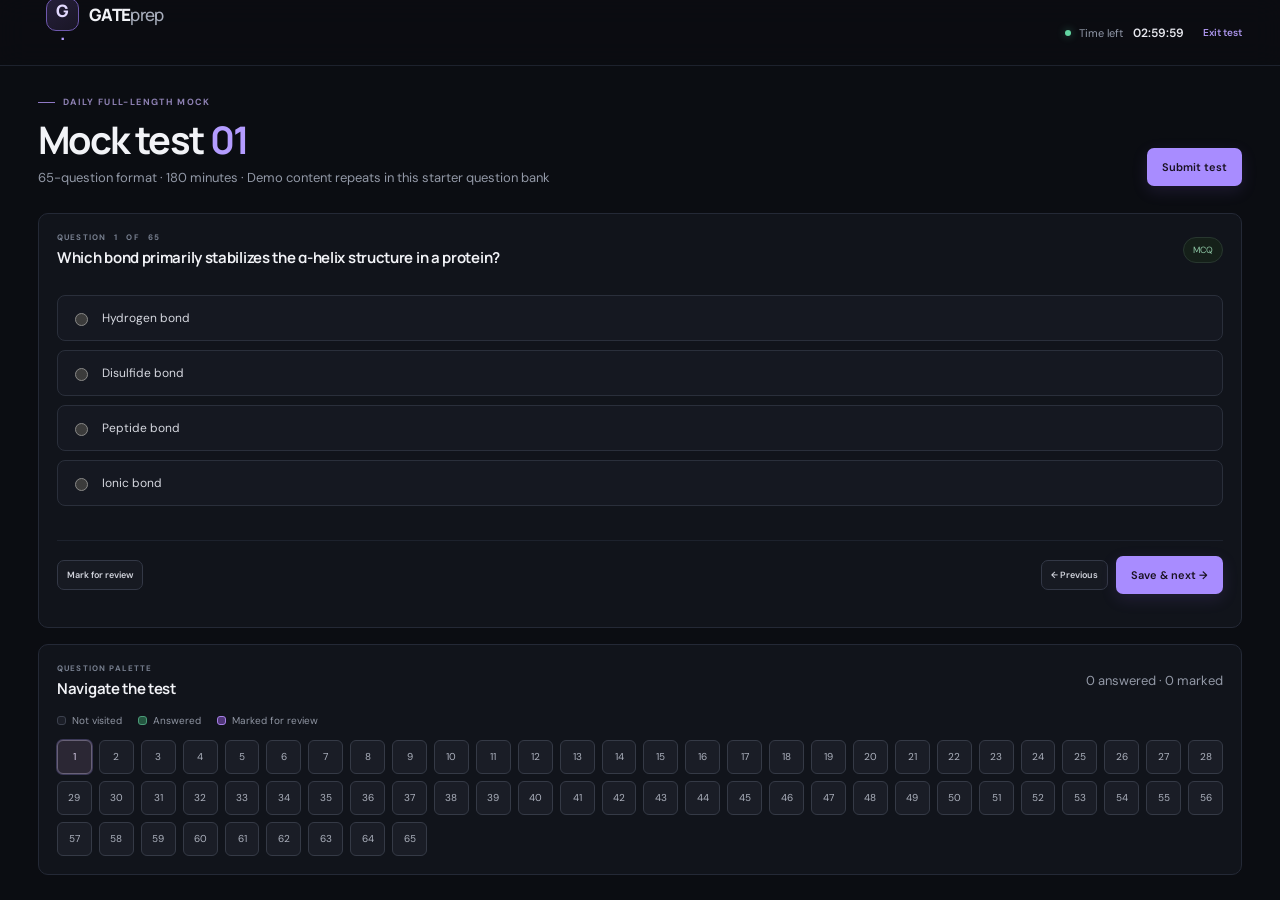
==== daily-mock.html @ e27214aa "Build GATE exam preparation dashboard Co-authored-by: Copilot App <223556219+Copilot@users.noreply.g" ====
<!doctype html>
<html lang="en">
<head>
  <meta charset="utf-8">
  <meta name="viewport" content="width=device-width, initial-scale=1">
  <meta name="theme-color" content="#0b0d12">
  <title>Daily mock · GATEprep</title>
  <link rel="preconnect" href="https://fonts.googleapis.com">
  <link rel="preconnect" href="https://fonts.gstatic.com" crossorigin>
  <link href="https://fonts.googleapis.com/css2?family=DM+Sans:wght@400;500;600;700&family=Manrope:wght@400;500;600;700;800&display=swap" rel="stylesheet">
  <link rel="stylesheet" href="css/style.css">
  <script src="js/timer.js" defer></script>
  <script src="js/quiz-engine.js" defer></script>
</head>
<body>
  <main class="dashboard-content">
    <header class="topbar" style="position:sticky;top:0;margin:-36px -38px 30px">
      <a class="brand" href="index.html"><span class="brand-mark">G<span>.</span></span><span class="brand-name">GATE<span>prep</span></span></a>
      <div class="topbar-actions"><div class="study-timer"><span class="live-dot"></span><span>Time left</span><strong id="quiz-timer">03:00:00</strong></div><a class="text-link" href="index.html">Exit test</a></div>
    </header>
    <section class="welcome-row">
      <div><div class="eyebrow"><span class="eyebrow-line"></span>DAILY FULL-LENGTH MOCK</div><h1>Mock test <span>01</span></h1><p class="welcome-copy">65-question format · 180 minutes · Demo content repeats in this starter question bank</p></div>
      <button class="button button-primary" id="submit-test" type="button">Submit test</button>
    </section>
    <section class="section-card" id="quiz-root" aria-live="polite">
      <div class="section-heading"><div><div class="section-kicker">QUESTION <span id="question-number">1</span> OF <span id="question-total">65</span></div><h2 id="question-title">Loading practice question…</h2></div><span class="today-pill" id="question-type">MCQ</span></div>
      <div id="question-options" class="quiz-options"></div>
      <div class="practice-item quiz-controls"><button class="button button-outline" id="mark-review" type="button">Mark for review</button><span class="quiz-spacer"></span><button class="button button-outline" id="previous-question" type="button">← Previous</button><button class="button button-primary" id="next-question" type="button">Save &amp; next →</button></div>
    </section>
    <section class="section-card" style="margin-top:16px">
      <div class="section-heading"><div><div class="section-kicker">QUESTION PALETTE</div><h2>Navigate the test</h2></div><span class="welcome-copy" id="answer-summary">0 answered</span></div>
      <div class="palette-legend"><span><i class="palette-dot not-visited"></i>Not visited</span><span><i class="palette-dot answered"></i>Answered</span><span><i class="palette-dot marked"></i>Marked for review</span></div>
      <div class="question-palette" id="question-palette"></div>
    </section>
  </main>
</body>
</html>
---- css/style.css ----
:root {
  color-scheme: dark;
  --bg: #0b0d12;
  --panel: #11141b;
  --panel-raised: #151922;
  --panel-soft: #191d27;
  --border: #242936;
  --border-soft: #1d222d;
  --text: #f2f3f7;
  --muted: #9299a8;
  --subtle: #687080;
  --accent: #a58bff;
  --accent-bright: #b49cff;
  --teal: #55d7c4;
  --font-body: "DM Sans", sans-serif;
  --font-display: "Manrope", sans-serif;
}

* { box-sizing: border-box; }
html { min-width: 320px; scroll-behavior: smooth; }
body { margin: 0; background: var(--bg); color: var(--text); font-family: var(--font-body); font-size: 14px; -webkit-font-smoothing: antialiased; }
a { color: inherit; text-decoration: none; }
button { color: inherit; font: inherit; }
svg { width: 20px; height: 20px; fill: none; stroke: currentColor; stroke-width: 1.7; stroke-linecap: round; stroke-linejoin: round; }

.app-shell { min-height: 100vh; }
.sidebar { position: fixed; z-index: 20; inset: 0 auto 0 0; display: flex; width: 244px; flex-direction: column; border-right: 1px solid var(--border-soft); background: #0e1016; padding: 25px 16px 16px; }
.brand { display: flex; align-items: center; gap: 10px; padding: 0 8px 36px; }
.brand-mark { display: grid; width: 33px; height: 33px; place-items: center; border: 1px solid #6e58ad; border-radius: 10px; background: linear-gradient(145deg,#261f3b,#191625); color: #e3d9ff; font-family: var(--font-display); font-size: 17px; font-weight: 800; }
.brand-mark span { color: var(--accent-bright); }
.brand-name { font-family: var(--font-display); font-size: 17px; font-weight: 800; letter-spacing: -.7px; }
.brand-name span { color: #a7adbb; font-weight: 500; }
.nav-label { padding: 0 12px; color: #687080; font-size: 10px; font-weight: 700; letter-spacing: 1.2px; text-transform: uppercase; }
.primary-nav { display: grid; gap: 5px; margin-top: 13px; }
.nav-link { display: flex; min-height: 42px; align-items: center; gap: 12px; border: 1px solid transparent; border-radius: 8px; color: #9ca3b1; padding: 0 11px; transition: color .18s, background .18s; }
.nav-link svg { width: 18px; height: 18px; }
.nav-link:hover, .course-link:hover { background: #181b24; color: #e7e8ed; }
.nav-link.active { border-color: #292437; background: #1c1927; color: #d6caff; }
.nav-link.active svg { color: var(--accent-bright); }
.nav-count { margin-left: auto; border: 1px solid #32303e; border-radius: 5px; color: #a79bbf; padding: 2px 6px; font-size: 10px; }
.nav-label-spaced { margin: 34px 0 11px; }
.course-link { display: flex; height: 38px; align-items: center; gap: 10px; border-radius: 7px; color: #a7adba; padding: 0 12px; font-size: 12px; transition: background .18s; }
.course-dot { width: 8px; height: 8px; border-radius: 50%; }
.dot-violet { background: #a58bff; box-shadow: 0 0 10px #a58bff55; }
.dot-teal { background: #55d7c4; box-shadow: 0 0 10px #55d7c455; }
.course-code { margin-left: auto; color: #747b89; font-size: 10px; font-weight: 700; }
.sidebar-bottom { margin-top: auto; }
.streak-card { display: flex; align-items: flex-start; gap: 10px; margin: 0 2px 16px; border: 1px solid #292531; border-radius: 9px; background: linear-gradient(120deg,#1b1721,#14151c); padding: 12px 10px; }
.streak-icon { color: #ffb972; font-size: 17px; }
.streak-card strong, .streak-card span { display: block; }
.streak-card strong { margin: 1px 0 4px; font-size: 11px; }
.streak-card span { color: #858b98; font-size: 10px; line-height: 1.5; }
.profile-row { display: flex; align-items: center; gap: 10px; border-top: 1px solid var(--border-soft); padding: 16px 5px 0; }
.avatar { display: grid; width: 31px; height: 31px; place-items: center; border: 1px solid #493d68; border-radius: 50%; background: #272037; color: #d2c4ff; font-weight: 700; }
.profile-copy { display: grid; gap: 3px; }
.profile-copy strong { font-size: 11px; }
.profile-copy span { color: #79808e; font-size: 10px; }
.profile-menu { margin-left: auto; color: #7d8491 !important; font-size: 18px !important; }

.main-area { min-height: 100vh; margin-left: 244px; }
.topbar { position: sticky; z-index: 10; top: 0; display: flex; height: 66px; align-items: center; justify-content: space-between; border-bottom: 1px solid var(--border-soft); background: rgb(11 13 18 / 91%); padding: 0 38px; backdrop-filter: blur(14px); }
.breadcrumb { display: flex; align-items: center; gap: 10px; color: #727988; font-size: 12px; }
.breadcrumb strong { color: #dfe1e7; font-weight: 500; }
.breadcrumb-separator { color: #414754; }
.topbar-actions { display: flex; align-items: center; gap: 19px; }
.study-timer { display: flex; align-items: center; gap: 8px; color: #9299a8; font-size: 11px; }
.study-timer strong { margin-left: 2px; color: #e8e9ef; font-variant-numeric: tabular-nums; font-size: 12px; font-weight: 600; }
.live-dot, .pill-dot { width: 6px; height: 6px; border-radius: 50%; background: #62d6a2; box-shadow: 0 0 9px #62d6a277; }
.icon-button { position: relative; display: inline-grid; width: 34px; height: 34px; place-items: center; border: 1px solid transparent; border-radius: 8px; background: transparent; color: #9ba2b0; cursor: pointer; }
.icon-button:hover { border-color: var(--border); background: var(--panel); color: var(--text); }
.icon-button svg { width: 17px; height: 17px; }
.notification-dot { position: absolute; top: 7px; right: 7px; width: 5px; height: 5px; border: 1px solid var(--bg); border-radius: 50%; background: #ba91ff; }
.mobile-menu-button { display: none; }
.dashboard-content { width: min(1290px,100%); margin: 0 auto; padding: 36px 38px 18px; }
.welcome-row { display: flex; align-items: flex-end; justify-content: space-between; gap: 20px; margin-bottom: 27px; }
.eyebrow, .section-kicker { display: flex; align-items: center; gap: 8px; color: #8e81b3; font-size: 9px; font-weight: 700; letter-spacing: 1.35px; }
.eyebrow-line { width: 17px; height: 1px; background: #8f79c5; }
h1, h2, h3, p { margin-top: 0; }
h1 { margin: 9px 0 7px; font-family: var(--font-display); font-size: clamp(29px,3vw,38px); font-weight: 700; letter-spacing: -1.6px; line-height: 1.18; }
h1 span { color: var(--accent-bright); }
.welcome-copy { margin: 0; color: #9298a6; font-size: 13px; }
.button { display: inline-flex; align-items: center; justify-content: center; gap: 10px; border: 1px solid transparent; border-radius: 7px; cursor: pointer; font-size: 11px; font-weight: 600; transition: transform .18s, background .18s, border-color .18s; }
.button:hover { transform: translateY(-1px); }
.button-primary { min-height: 38px; background: #a88cff; box-shadow: 0 5px 16px #8964db26; color: #191221; padding: 0 14px; }
.button-primary:hover { background: #b79fff; }
.button-primary svg { width: 15px; height: 15px; }
.welcome-cta { margin-bottom: 1px; }

.stats-grid { display: grid; grid-template-columns: repeat(4,minmax(0,1fr)); gap: 12px; margin-bottom: 17px; }
.stat-card, .section-card { border: 1px solid var(--border); border-radius: 10px; background: var(--panel); }
.stat-card { min-height: 119px; padding: 15px 16px 12px; }
.stat-top { display: flex; align-items: center; justify-content: space-between; }
.stat-label { color: #999fac; font-size: 11px; }
.stat-icon { display: grid; width: 27px; height: 27px; place-items: center; border: 1px solid currentColor; border-radius: 7px; font-size: 13px; }
.stat-icon svg { width: 15px; height: 15px; }
.icon-orange { border-color: #463329; background: #241b17; color: #f4a96c; }
.icon-blue { border-color: #293a4e; background: #17202c; color: #78b9f8; }
.icon-green { border-color: #26443a; background: #14221d; color: #65d8a0; }
.icon-violet { border-color: #3c3351; background: #201c2a; color: #ad94f5; }
.stat-value { margin: 7px 0 4px; font-family: var(--font-display); font-size: 25px; font-weight: 700; letter-spacing: -.7px; font-variant-numeric: tabular-nums; }
.stat-value > span:first-child:not(.stat-unit) { color: #f1f2f5; }
.stat-value > span:not(:first-child), .stat-unit { margin-left: 4px; color: #8c92a0; font-family: var(--font-body); font-size: 12px; font-weight: 500; letter-spacing: 0; }
.stat-foot { color: #747b89; font-size: 10px; }
.stat-neutral { color: #777f8e; }

.content-grid { display: grid; grid-template-columns: minmax(0,1.8fr) minmax(260px,.92fr); align-items: start; gap: 16px; }
.main-column, .right-column { display: grid; gap: 16px; min-width: 0; }
.section-card { padding: 18px; }
.section-heading { display: flex; align-items: center; justify-content: space-between; gap: 12px; margin-bottom: 15px; }
.section-kicker { margin-bottom: 5px; color: #777f8f; font-size: 8px; letter-spacing: 1.15px; }
.section-heading h2 { margin: 0; font-family: var(--font-display); font-size: 15px; font-weight: 650; letter-spacing: -.3px; }
.today-pill { display: inline-flex; flex: none; align-items: center; gap: 7px; border: 1px solid #28372f; border-radius: 20px; background: #152019; color: #90c9a7; padding: 6px 9px; font-size: 9px; }
.today-pill .pill-dot { width: 5px; height: 5px; }
.practice-list { display: grid; }
.practice-item { display: flex; min-height: 69px; align-items: center; gap: 12px; border-top: 1px solid var(--border-soft); }
.practice-symbol { display: grid; width: 35px; height: 35px; flex: none; place-items: center; border: 1px solid; border-radius: 8px; }
.practice-symbol svg { width: 17px; height: 17px; }
.symbol-amber { border-color: #49352a; background: #261d18; color: #f0ae78; }
.symbol-teal { border-color: #24433f; background: #15211f; color: #61caba; }
.practice-info { display: grid; min-width: 0; flex: 1; gap: 5px; }
.practice-info strong { font-size: 11px; font-weight: 600; }
.practice-info span { overflow: hidden; color: #818897; font-size: 10px; text-overflow: ellipsis; white-space: nowrap; }
.practice-info i { display: inline-block; width: 3px; height: 3px; margin: 0 5px 2px; border-radius: 50%; background: #5e6572; }
.button-outline { min-height: 30px; flex: none; border-color: #333846; background: #171a22; color: #d0d2db; padding: 0 9px; font-size: 9px; }
.button-outline:hover { border-color: #66568f; background: #201d2a; }
.button-outline span { color: #ad96ed; font-size: 13px; }
.text-link { flex: none; color: #ad96ed; font-size: 10px; font-weight: 600; }
.text-link:hover { color: #d0c3ff; }
.text-link span { padding-left: 4px; }

.course-cards { display: grid; grid-template-columns: repeat(2,minmax(0,1fr)); gap: 10px; }
.course-progress-card { border: 1px solid #292e3a; border-radius: 8px; background: linear-gradient(145deg,#161923,#13161d); padding: 13px; }
.course-card-head { display: flex; align-items: center; justify-content: space-between; gap: 7px; }
.course-badge { display: grid; width: 31px; height: 31px; place-items: center; border: 1px solid; border-radius: 8px; font-family: var(--font-display); font-size: 11px; font-weight: 800; }
.badge-xl { border-color: #483c64; background: #211c2d; color: #c0a9ff; }
.badge-bt { border-color: #28524d; background: #172723; color: #79ddcb; }
.course-tag { border: 1px solid; border-radius: 5px; padding: 4px 6px; font-size: 8px; font-weight: 700; letter-spacing: .55px; }
.tag-xl { border-color: #392f4d; background: #1e1a28; color: #aa96da; }
.tag-bt { border-color: #25423d; background: #17221f; color: #7bc7b9; }
.course-progress-card h3 { margin: 12px 0 5px; font-family: var(--font-display); font-size: 12px; font-weight: 650; }
.course-progress-card p { min-height: 28px; margin: 0 0 12px; color: #858c99; font-size: 10px; line-height: 1.5; }
.progress-caption { display: flex; justify-content: space-between; margin-bottom: 7px; color: #848b98; font-size: 9px; }
.progress-caption strong { color: #d2d4dc; font-weight: 600; }
.progress-track { overflow: hidden; height: 4px; border-radius: 5px; background: #272c37; }
.progress-fill { display: block; height: 100%; border-radius: inherit; }
.fill-xl { background: #a88cff; }.fill-bt { background: #56cfbc; }.fill-goal { background: linear-gradient(90deg,#8d71db,#b69eff); }
.course-action { display: flex; justify-content: space-between; margin-top: 12px; color: #b3a0ed; font-size: 9px; font-weight: 600; }
.course-action:hover { color: #d5caff; }
.topic-chips { display: flex; flex-wrap: wrap; gap: 7px; }
.topic-chip { display: inline-flex; align-items: center; gap: 7px; min-height: 28px; border: 1px solid #303542; border-radius: 20px; background: #171a22; color: #c1c5cf; padding: 0 10px; font-size: 9px; transition: border-color .2s, background .2s; }
a.topic-chip:hover { border-color: #66578a; background: #211d2c; }
.topic-chip em { color: #7d8492; font-size: 8px; font-style: normal; }
.skeleton-chip { width: 80px; min-height: 27px; }

.compact-heading { margin-bottom: 13px; }
.compact-heading h2 { font-size: 13px; }
.goal-card { padding: 16px; }
.goal-ring-wrap { display: grid; place-items: center; padding: 4px 0 12px; }
.goal-ring { display: grid; width: 132px; height: 132px; place-items: center; border-radius: 50%; background: conic-gradient(#a78bfa 0deg,#282b36 0deg 360deg); }
.goal-ring-inner { display: grid; width: 112px; height: 112px; align-content: center; justify-items: center; gap: 4px; border: 1px solid #252a35; border-radius: 50%; background: #11141b; }
.goal-ring-inner strong { font-family: var(--font-display); font-size: 25px; letter-spacing: -.8px; }
.goal-ring-inner strong span { margin-left: 2px; color: #9d88d5; font-size: 13px; }
.goal-ring-inner > span { color: #818896; font-size: 9px; }
.goal-progress-meta { display: flex; justify-content: space-between; margin-bottom: 8px; color: #aeb3bf; font-size: 9px; }
.goal-progress-meta strong { color: #d9dbe3; font-weight: 600; }
.goal-note { margin: 11px 0 0; color: #747c8b; font-size: 9px; text-align: center; }
.insight-card { position: relative; overflow: hidden; padding: 16px; background: radial-gradient(ellipse at 105% -20%,#32254a 0,transparent 52%),var(--panel); }
.insight-spark { color: #c4a6ff; font-size: 15px; }
.quote-mark { height: 24px; color: #9e83e4; font-family: Georgia,serif; font-size: 39px; line-height: 1; opacity: .8; }
.insight-card blockquote { margin: 3px 0 14px; color: #d9d5e2; font-family: var(--font-display); font-size: 12px; font-weight: 500; line-height: 1.7; }
.insight-footer { display: flex; align-items: center; gap: 7px; color: #858091; font-size: 9px; }
.insight-line { width: 16px; height: 1px; background: #826ab8; }
.result-preview { padding: 16px; }
.empty-chart { position: relative; height: 130px; overflow: hidden; }
.chart-grid { position: absolute; inset: 3px 0 12px; display: flex; flex-direction: column; justify-content: space-between; }
.chart-grid span { border-top: 1px dashed #252a34; }
.chart-empty-copy { position: relative; display: grid; height: 100%; align-content: center; justify-items: center; gap: 6px; text-align: center; }
.chart-empty-icon { display: grid; width: 29px; height: 29px; place-items: center; border: 1px solid #34303f; border-radius: 8px; background: #1c1925; color: #a68fe4; }
.chart-empty-icon svg { width: 15px; height: 15px; }
.chart-empty-copy strong { color: #c6c9d1; font-size: 9px; font-weight: 600; }
.chart-empty-copy > span { color: #767e8c; font-size: 9px; }
.result-link { display: inline-block; margin-top: 5px; }
.page-footer { display: flex; justify-content: space-between; padding: 21px 2px 8px; color: #626a78; font-size: 9px; }
.page-footer span:first-child { color: #8e829f; font-weight: 600; }
.mobile-overlay { display: none; }

/* Practice, syllabus, and result screens */
.quiz-options { display: grid; gap: 9px; padding: 12px 0 20px; }
.quiz-option { display: flex; align-items: center; gap: 11px; min-height: 46px; border: 1px solid #2a2f3b; border-radius: 8px; background: #151821; color: #d5d7df; padding: 9px 12px; cursor: pointer; }
.quiz-option:hover { border-color: #625384; background: #1b1924; }
.quiz-option input { accent-color: #a88cff; }
.option-marker { font-size: 12px; }
.nat-input { width: min(100%,360px); min-height: 42px; border: 1px solid #343946; border-radius: 7px; background: #151821; color: var(--text); padding: 0 12px; font: inherit; }
.nat-input:focus { border-color: #9d83e6; outline: 2px solid #9d83e633; }
.quiz-controls { gap: 8px; margin-top: 14px; }
.quiz-spacer { flex: 1; }
.palette-legend { display: flex; flex-wrap: wrap; gap: 16px; margin-bottom: 13px; color: #9096a3; font-size: 10px; }
.palette-legend span { display: inline-flex; align-items: center; gap: 6px; }
.palette-dot { display: inline-block; width: 9px; height: 9px; border: 1px solid #3c414e; border-radius: 3px; background: #1b1e27; }
.palette-dot.answered, .palette-question.answered { border-color: #4b9b78; background: #245640; color: #d6ffeb; }
.palette-dot.marked, .palette-question.marked { border-color: #a57fe5; background: #513779; color: #f1e7ff; }
.question-palette { display: grid; grid-template-columns: repeat(auto-fill,minmax(34px,1fr)); gap: 7px; }
.palette-question { min-height: 34px; border: 1px solid #353a46; border-radius: 6px; background: #1a1d26; color: #aeb3bf; cursor: pointer; font-size: 10px; }
.palette-question:hover, .palette-question[aria-current="true"] { border-color: #b49cff; box-shadow: 0 0 0 1px #b49cff44; color: #fff; }
.palette-question.visited { border-color: #686176; background: #2b2734; color: #ddd4ee; }
.syllabus-grid { display: grid; grid-template-columns: repeat(2,minmax(0,1fr)); gap: 12px; }
.syllabus-section { display: flex; flex-wrap: wrap; align-content: flex-start; gap: 8px; border: 1px solid #292e3a; border-radius: 9px; background: #151821; padding: 14px; }
.syllabus-heading { display: flex; width: 100%; align-items: center; justify-content: space-between; gap: 8px; margin-bottom: 4px; }
.syllabus-heading h3 { margin: 0; font-family: var(--font-display); font-size: 13px; }
.syllabus-heading span { color: #828997; font-size: 9px; }
.result-history { display: grid; gap: 12px; }
.history-card { border: 1px solid #2b303c; border-radius: 8px; background: #151821; padding: 14px; }
.history-heading { display: flex; justify-content: space-between; gap: 12px; }
.history-heading strong { font-size: 12px; }
.history-heading span, .history-card > p { color: #9096a3; font-size: 10px; }
.history-card > p { margin: 9px 0 0; }
.explanation-item { border-top: 1px solid #292e39; padding: 10px 0 0; margin-top: 10px; color: #c1c5cf; font-size: 10px; }
.explanation-item summary { cursor: pointer; }
.explanation-item p { color: #9198a6; line-height: 1.6; }
@media (max-width: 520px) {
  .syllabus-grid { grid-template-columns: 1fr; }
  .quiz-controls { flex-wrap: wrap; }
  .quiz-spacer { display: none; }
  .quiz-controls > * { flex: 1; }
}

@media (min-width: 1500px) {
  .dashboard-content { padding-right: 48px; padding-left: 48px; }
  .topbar { padding-right: 48px; padding-left: 48px; }
  .stats-grid { gap: 15px; }
}
@media (max-width: 1100px) {
  .sidebar { width: 220px; }
  .main-area { margin-left: 220px; }
  .topbar { padding: 0 25px; }
  .dashboard-content { padding: 30px 25px 18px; }
  .stats-grid { grid-template-columns: repeat(2,minmax(0,1fr)); }
  .content-grid { grid-template-columns: minmax(0,1.5fr) minmax(245px,.9fr); gap: 12px; }
}
@media (max-width: 780px) {
  .sidebar { z-index: 30; width: 255px; transform: translateX(-102%); transition: transform .22s ease; box-shadow: 18px 0 50px #0005; }
  .sidebar.is-open { transform: translateX(0); }
  .main-area { margin-left: 0; }
  .topbar { height: 58px; gap: 12px; padding: 0 17px; }
  .mobile-menu-button { display: inline-grid; flex: none; margin-left: -5px; }
  .breadcrumb { margin-right: auto; font-size: 11px; }
  .topbar-actions { gap: 9px; }
  .study-timer { gap: 6px; font-size: 0; }
  .study-timer strong { font-size: 11px; }
  .notification-button { display: none; }
  .dashboard-content { padding: 27px 17px 17px; }
  .welcome-row { align-items: flex-start; margin-bottom: 20px; }
  .welcome-cta { min-height: 34px; margin-top: 23px; padding: 0 10px; font-size: 9px; white-space: nowrap; }
  .welcome-cta svg { width: 13px; }
  .content-grid { grid-template-columns: 1fr; }
  .right-column { grid-template-columns: repeat(2,minmax(0,1fr)); align-items: stretch; }
  .goal-card { grid-row: span 2; }
  .result-preview { grid-column: 1 / -1; }
  .result-preview .empty-chart { height: 115px; }
  .mobile-overlay.visible { position: fixed; z-index: 25; inset: 0; display: block; background: #050609a6; }
}
@media (max-width: 520px) {
  .dashboard-content { padding: 23px 13px 14px; }
  .topbar { padding: 0 12px; }
  .breadcrumb { gap: 7px; }
  .welcome-row { display: block; }
  h1 { margin-top: 8px; font-size: 31px; }
  .welcome-copy { font-size: 12px; }
  .welcome-cta { margin-top: 16px; }
  .stats-grid { gap: 8px; margin-bottom: 11px; }
  .stat-card { min-height: 107px; padding: 12px 11px 10px; }
  .stat-label { font-size: 10px; }
  .stat-icon { width: 24px; height: 24px; }
  .stat-value { font-size: 22px; }
  .stat-foot { font-size: 9px; line-height: 1.4; }
  .content-grid, .main-column, .right-column { gap: 10px; }
  .section-card { padding: 14px; }
  .section-heading { align-items: flex-start; }
  .section-heading h2 { font-size: 13px; }
  .today-pill { margin-top: 2px; padding: 5px 7px; font-size: 8px; }
  .practice-item { gap: 9px; }
  .practice-info strong { font-size: 10px; }
  .practice-info span { font-size: 9px; }
  .practice-symbol { width: 31px; height: 31px; }
  .button-outline { min-height: 28px; padding: 0 7px; font-size: 8px; }
  .course-cards { grid-template-columns: 1fr; }
  .course-progress-card p { min-height: 0; }
  .right-column { grid-template-columns: 1fr 1fr; }
  .goal-card { grid-row: span 2; padding: 13px 10px; }
  .goal-ring { width: 105px; height: 105px; }
  .goal-ring-inner { width: 89px; height: 89px; }
  .goal-ring-inner strong { font-size: 21px; }
  .goal-progress-meta { flex-wrap: wrap; gap: 5px; font-size: 8px; }
  .goal-progress-meta strong { margin-left: auto; }
  .goal-note { font-size: 8px; line-height: 1.4; }
  .insight-card, .result-preview { padding: 12px; }
  .insight-card blockquote { font-size: 10px; }
  .insight-card .section-heading h2, .result-preview .section-heading h2 { font-size: 11px; }
  .result-preview { grid-column: 1 / -1; }
  .page-footer { gap: 12px; font-size: 8px; }
  .page-footer span:last-child { text-align: right; }
}
@media (prefers-reduced-motion: reduce) {
  *, *::before, *::after { scroll-behavior: auto !important; transition-duration: .01ms !important; animation-duration: .01ms !important; animation-iteration-count: 1 !important; }
}
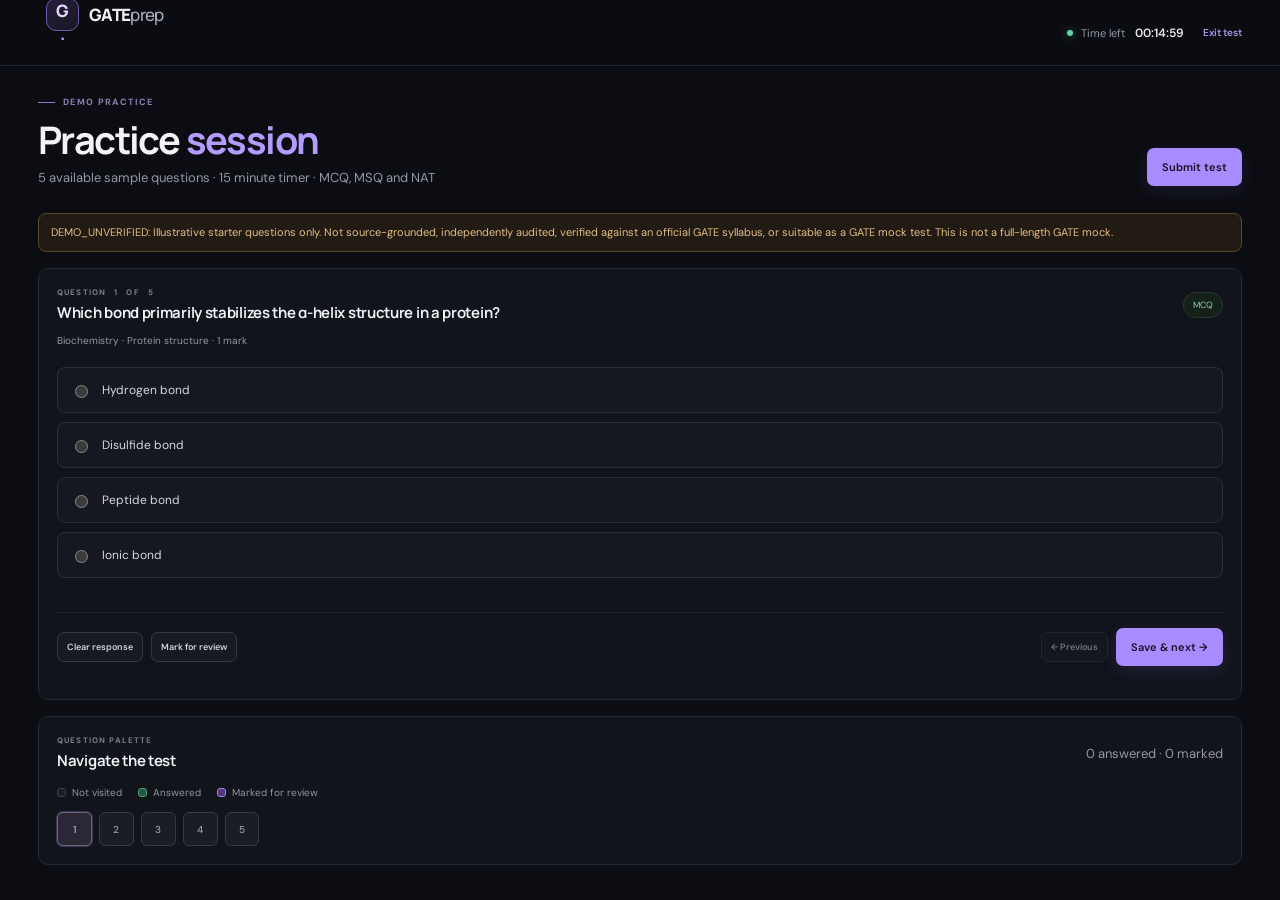
==== commit 8ec06fa1: "Add persistent configurable GATE practice sessions Co-authored-by: Copilot App <223556219+Copilot@us" ====
--- a/daily-mock.html
+++ b/daily-mock.html
@@ -14,18 +14,20 @@
 </head>
 <body>
   <main class="dashboard-content">
-    <header class="topbar" style="position:sticky;top:0;margin:-36px -38px 30px">
+    <header class="topbar quiz-topbar">
       <a class="brand" href="index.html"><span class="brand-mark">G<span>.</span></span><span class="brand-name">GATE<span>prep</span></span></a>
       <div class="topbar-actions"><div class="study-timer"><span class="live-dot"></span><span>Time left</span><strong id="quiz-timer">03:00:00</strong></div><a class="text-link" href="index.html">Exit test</a></div>
     </header>
     <section class="welcome-row">
-      <div><div class="eyebrow"><span class="eyebrow-line"></span>DAILY FULL-LENGTH MOCK</div><h1>Mock test <span>01</span></h1><p class="welcome-copy">65-question format · 180 minutes · Demo content repeats in this starter question bank</p></div>
-      <button class="button button-primary" id="submit-test" type="button">Submit test</button>
+      <div><div class="eyebrow"><span class="eyebrow-line"></span><span id="test-mode-label">PRACTICE TEST</span></div><h1 id="test-title">Practice <span>session</span></h1><p class="welcome-copy" id="test-subtitle">Loading available questions…</p></div>
+      <button class="button button-primary" id="submit-test" type="button" disabled>Submit test</button>
     </section>
+    <div class="test-warning" id="test-warning" role="status"></div>
     <section class="section-card" id="quiz-root" aria-live="polite">
       <div class="section-heading"><div><div class="section-kicker">QUESTION <span id="question-number">1</span> OF <span id="question-total">65</span></div><h2 id="question-title">Loading practice question…</h2></div><span class="today-pill" id="question-type">MCQ</span></div>
+      <p class="question-subtopic" id="question-subtopic"></p>
       <div id="question-options" class="quiz-options"></div>
-      <div class="practice-item quiz-controls"><button class="button button-outline" id="mark-review" type="button">Mark for review</button><span class="quiz-spacer"></span><button class="button button-outline" id="previous-question" type="button">← Previous</button><button class="button button-primary" id="next-question" type="button">Save &amp; next →</button></div>
+      <div class="practice-item quiz-controls"><button class="button button-outline" id="clear-response" type="button" disabled>Clear response</button><button class="button button-outline" id="mark-review" type="button" disabled>Mark for review</button><span class="quiz-spacer"></span><button class="button button-outline" id="previous-question" type="button" disabled>← Previous</button><button class="button button-primary" id="next-question" type="button" disabled>Save &amp; next →</button></div>
     </section>
     <section class="section-card" style="margin-top:16px">
       <div class="section-heading"><div><div class="section-kicker">QUESTION PALETTE</div><h2>Navigate the test</h2></div><span class="welcome-copy" id="answer-summary">0 answered</span></div>
--- a/css/style.css
+++ b/css/style.css
@@ -217,8 +217,26 @@
 .explanation-item { border-top: 1px solid #292e39; padding: 10px 0 0; margin-top: 10px; color: #c1c5cf; font-size: 10px; }
 .explanation-item summary { cursor: pointer; }
 .explanation-item p { color: #9198a6; line-height: 1.6; }
+.score-policy { border-left: 2px solid #7761a8; color: #8e95a3; font-size: 9px; line-height: 1.5; padding-left: 8px; }
+.quiz-topbar { margin: -36px -38px 30px; }
+.test-warning { border: 1px solid #57462e; border-radius: 8px; background: #211b13; color: #e2bd83; font-size: 11px; line-height: 1.6; margin: 0 0 16px; padding: 10px 12px; }
+.question-subtopic { margin: -4px 0 8px; color: #9299a8; font-size: 10px; }
+.practice-form { display: grid; grid-template-columns: repeat(3,minmax(0,1fr)); align-items: end; gap: 13px; }
+.practice-form > label { display: grid; gap: 7px; color: #aab0bd; font-size: 10px; }
+.practice-form select { width: 100%; min-height: 38px; border: 1px solid #343946; border-radius: 7px; background: #151821; color: var(--text); padding: 0 9px; font: inherit; }
+.practice-form fieldset { display: flex; grid-column: 1 / -1; flex-wrap: wrap; gap: 14px; border: 1px solid #303542; border-radius: 7px; color: #c1c5cf; font-size: 10px; padding: 10px 12px; }
+.practice-form legend { color: #aab0bd; padding: 0 4px; }
+.practice-form fieldset label { display: inline-flex; align-items: center; gap: 5px; }
+.practice-form input { accent-color: #a88cff; }
+.practice-form > button { justify-self: start; }
+.palette-question.answered::after { content: "✓"; display: block; font-size: 8px; line-height: 8px; }
+.palette-question.marked::after { content: "R"; display: block; font-size: 7px; line-height: 8px; }
+.palette-question:disabled, .button:disabled { cursor: not-allowed; opacity: .5; }
 @media (max-width: 520px) {
   .syllabus-grid { grid-template-columns: 1fr; }
+  .quiz-topbar { margin: -23px -13px 20px; }
+  .practice-form { grid-template-columns: 1fr 1fr; }
+  .practice-form fieldset, .practice-form > button { grid-column: 1 / -1; }
   .quiz-controls { flex-wrap: wrap; }
   .quiz-spacer { display: none; }
   .quiz-controls > * { flex: 1; }
@@ -238,6 +256,7 @@
   .content-grid { grid-template-columns: minmax(0,1.5fr) minmax(245px,.9fr); gap: 12px; }
 }
 @media (max-width: 780px) {
+  .quiz-topbar { margin: -27px -17px 20px; }
   .sidebar { z-index: 30; width: 255px; transform: translateX(-102%); transition: transform .22s ease; box-shadow: 18px 0 50px #0005; }
   .sidebar.is-open { transform: translateX(0); }
   .main-area { margin-left: 0; }
@@ -258,6 +277,9 @@
   .result-preview { grid-column: 1 / -1; }
   .result-preview .empty-chart { height: 115px; }
   .mobile-overlay.visible { position: fixed; z-index: 25; inset: 0; display: block; background: #050609a6; }
+}
+@media (max-width: 520px) {
+  .quiz-topbar { margin: -23px -13px 20px; }
 }
 @media (max-width: 520px) {
   .dashboard-content { padding: 23px 13px 14px; }
